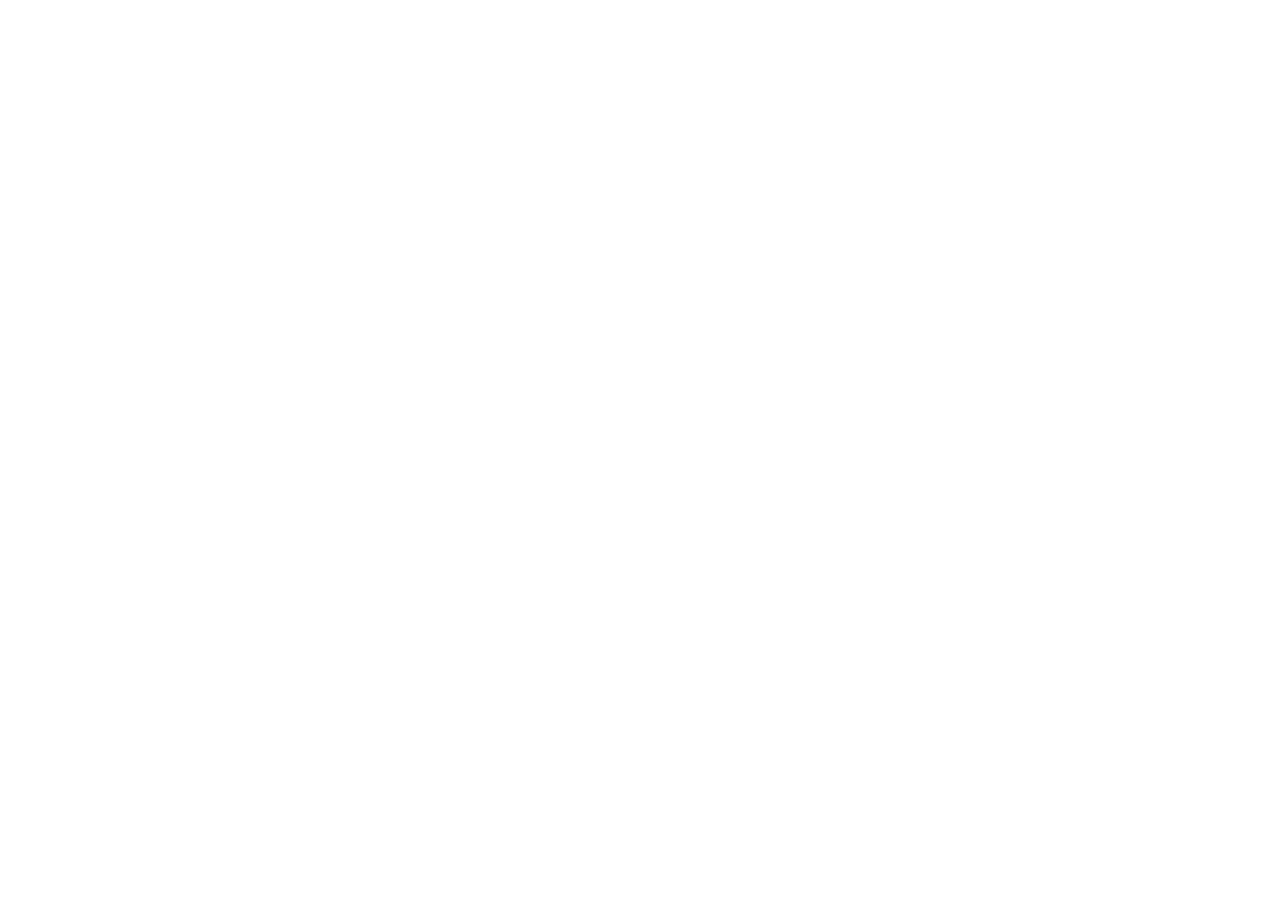
==== Projeto-Itensivo/index.html @ d8755a3d "olá" ====
<!DOCTYPE html>
<html lang="pt-br">
<head>
  <meta charset="UTF-8">
  <meta name="viewport" content="width=device-width, initial-scale=1.0">
  <link rel="stylesheet" href="style.css">
  <title>Universe</title>
</head>
<body>
  
</body>
</html>
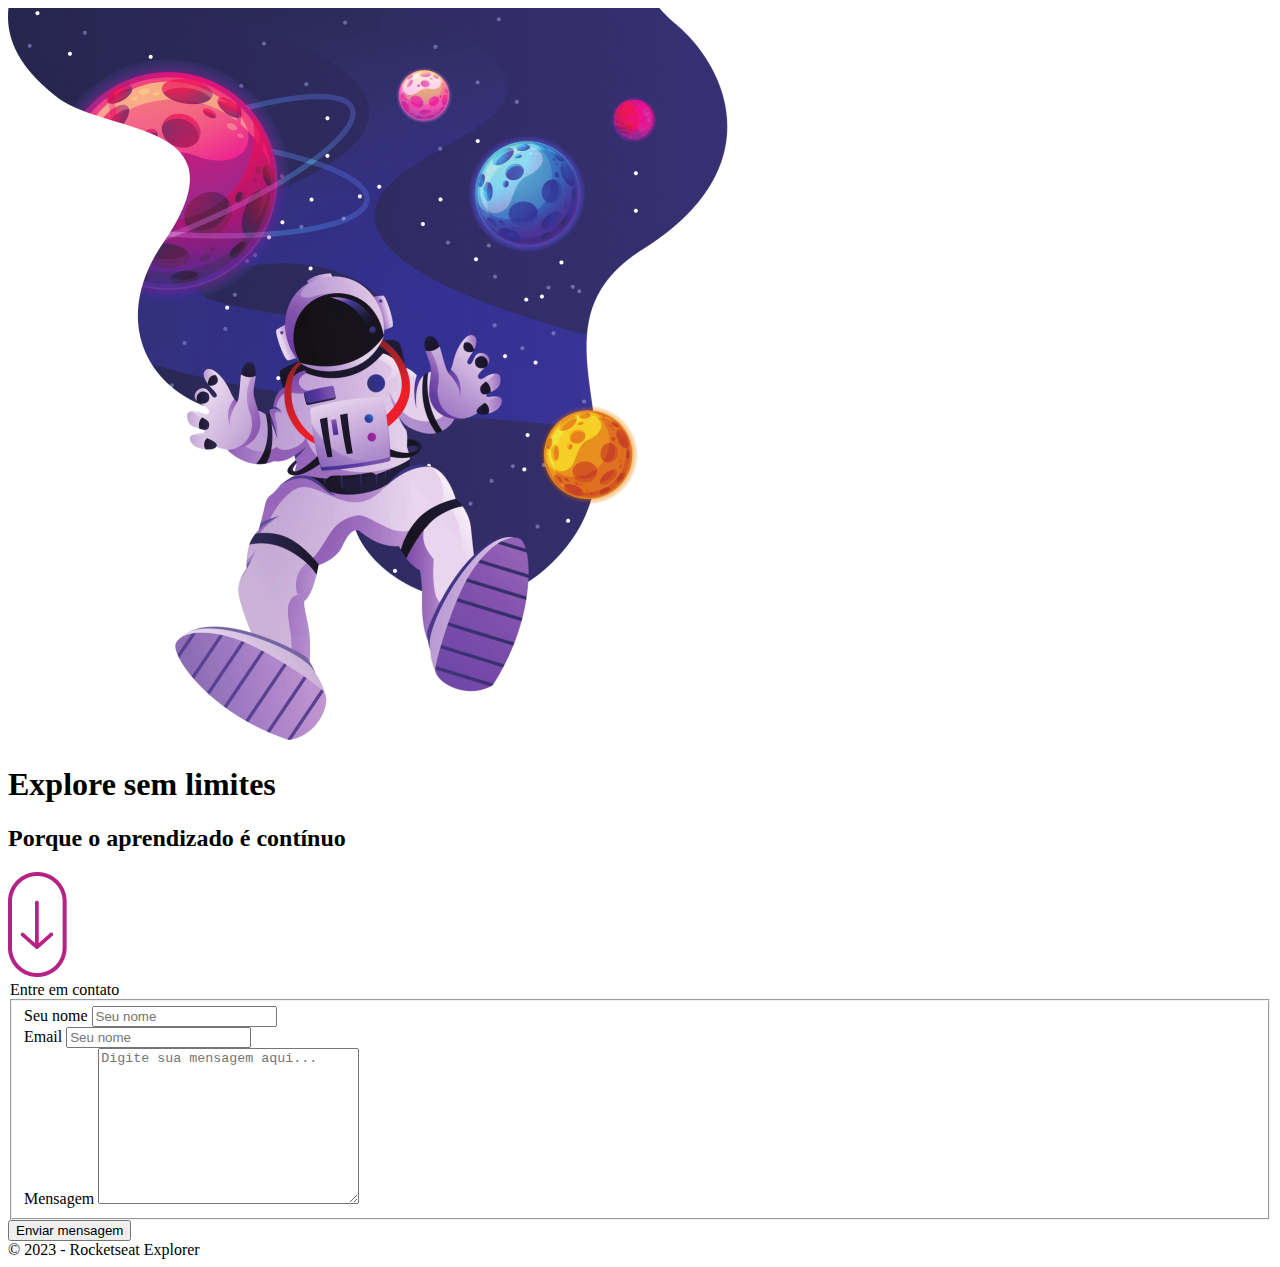
==== commit 27785d2c: "oi" ====
--- a/Projeto-Itensivo/index.html
+++ b/Projeto-Itensivo/index.html
@@ -7,6 +7,42 @@
   <title>Universe</title>
 </head>
 <body>
-  
+  <header>
+    <img src="./img/universo.png">
+    <h1>Explore sem limites</h1>
+    <h2>Porque o aprendizado é contínuo</h2>
+    <img src="./img/seta.png">
+  </header>
+  <main>
+    <article class="cards">
+      <div class="card">
+          
+      </div>
+    </article>
+
+    <article>
+      <legend>Entre em contato</legend>
+      <fieldset>
+        <div class="inputs">
+          <label for="name">Seu nome</label>
+          <input type="text" id="name" placeholder="Seu nome">
+        </div>
+
+        <div class="inputs">
+          <label for="email">Email</label>
+          <input type="email" id="email" placeholder="Seu nome">
+        </div>
+
+        <div class="inputs">
+          <label for="mensage">Mensagem</label>
+          <textarea name="mensage" id="mensage" cols="30" rows="10" placeholder="Digite sua mensagem aqui..."></textarea>
+        </div>
+      </fieldset>
+
+      <button>Enviar mensagem</button>
+  </main>
+
+  <footer>© 2023 - Rocketseat Explorer</footer>
+
 </body>
 </html>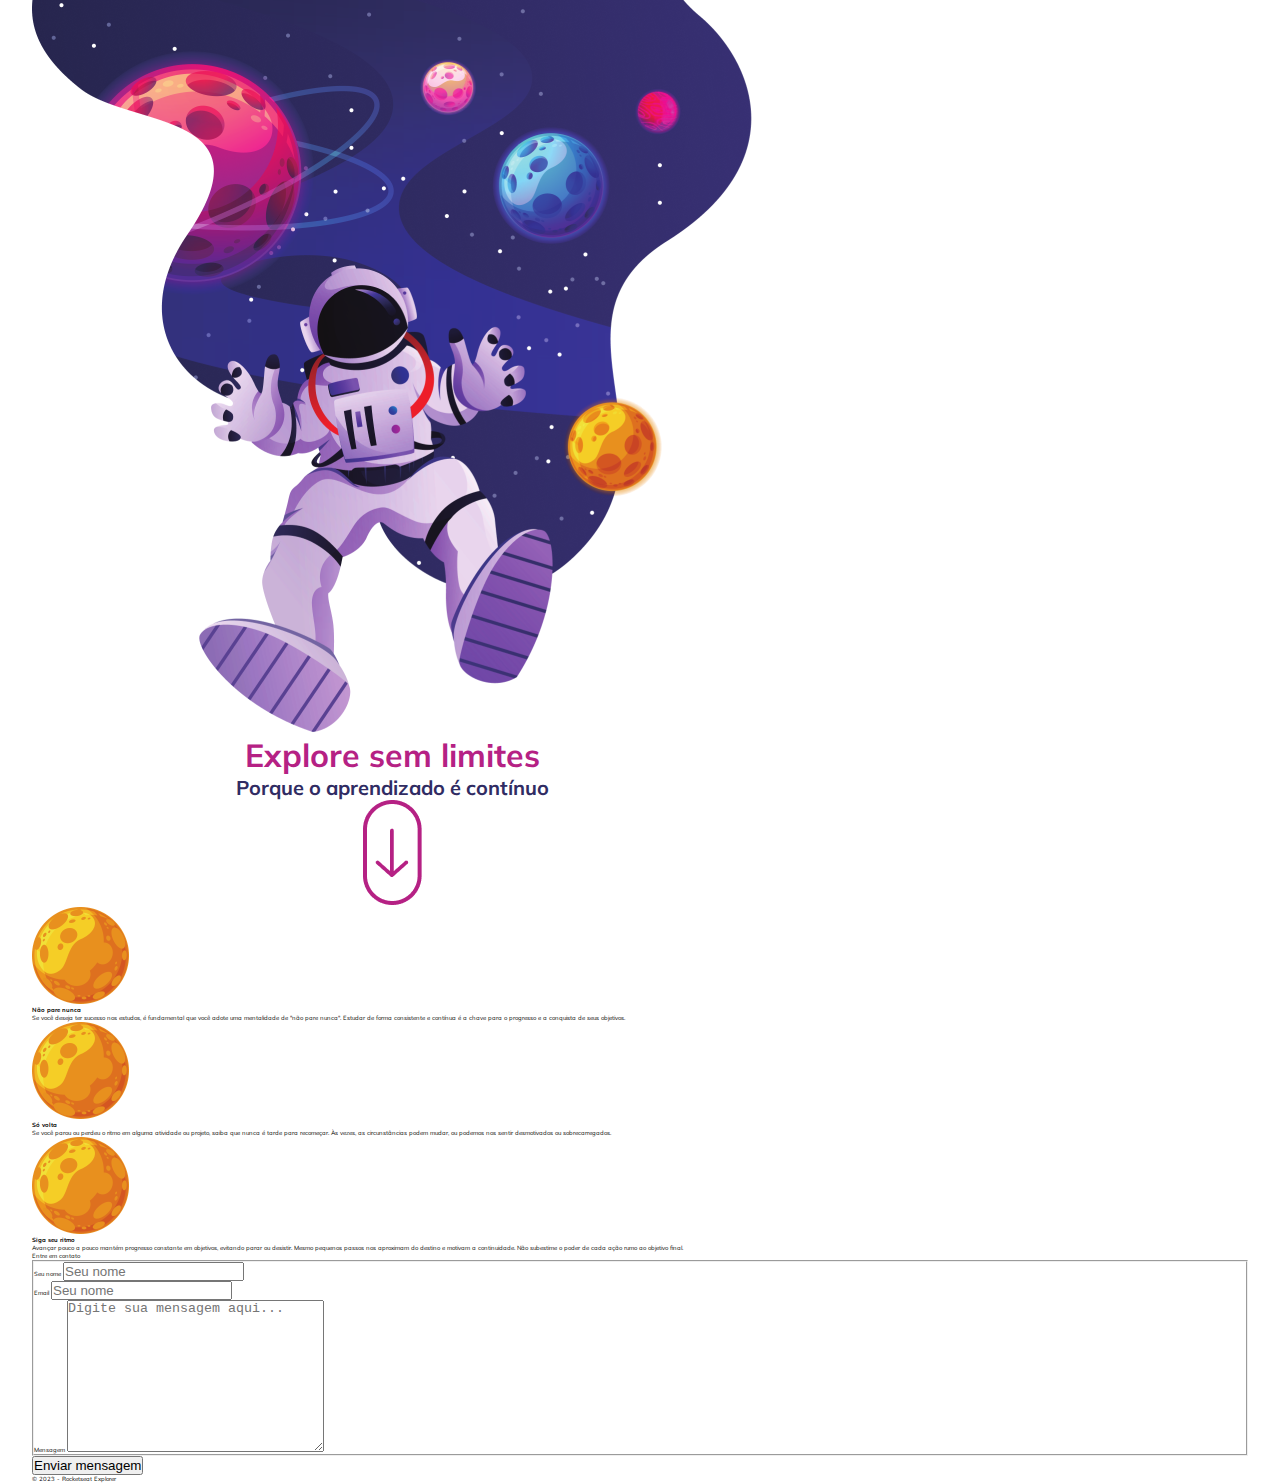
==== commit b3c16390: "oi" ====
--- a/Projeto-Itensivo/index.html
+++ b/Projeto-Itensivo/index.html
@@ -1,48 +1,91 @@
 <!DOCTYPE html>
 <html lang="pt-br">
+
 <head>
+  <link rel="preconnect" href="https://fonts.googleapis.com">
+	<link rel="preconnect" href="https://fonts.gstatic.com" crossorigin>
+	<link href="https://fonts.googleapis.com/css2?family=Mulish:wght@400;700&display=swap" rel="stylesheet">
   <meta charset="UTF-8">
   <meta name="viewport" content="width=device-width, initial-scale=1.0">
   <link rel="stylesheet" href="style.css">
   <title>Universe</title>
 </head>
+
 <body>
   <header>
-    <img src="./img/universo.png">
-    <h1>Explore sem limites</h1>
-    <h2>Porque o aprendizado é contínuo</h2>
-    <img src="./img/seta.png">
+    <div class="container">
+      <figure>
+        <img src="./img/universo.png">
+      </figure>
+      <h1>Explore sem limites</h1>
+      <h2>Porque o aprendizado é contínuo</h2>
+      <figure>
+        <img src="./img/seta.png">
+      </figure>
+    </div>
   </header>
   <main>
-    <article class="cards">
-      <div class="card">
-          
-      </div>
-    </article>
+    <div class="container">
 
-    <article>
-      <legend>Entre em contato</legend>
-      <fieldset>
-        <div class="inputs">
-          <label for="name">Seu nome</label>
-          <input type="text" id="name" placeholder="Seu nome">
+      <article class="cards">
+        <div class="card">
+          <figure>
+            <img src="./img/planeta amarelo.png">
+          </figure>
+          <h1>Não pare nunca</h1>
+          <p>Se você deseja ter sucesso nos estudos, é fundamental que você adote uma mentalidade de "não pare nunca".
+            Estudar de forma consistente e contínua é a chave para o progresso e a conquista de seus objetivos.</p>
         </div>
-
-        <div class="inputs">
-          <label for="email">Email</label>
-          <input type="email" id="email" placeholder="Seu nome">
+  
+        <div class="card">
+          <figure>
+            <img src="./img/planeta amarelo.png">
+          </figure>
+          <h1>Só volta</h1>
+          <p>Se você parou ou perdeu o ritmo em alguma atividade ou projeto, saiba que nunca é tarde para recomeçar. Às vezes, as circunstâncias podem mudar, ou podemos nos sentir desmotivados ou sobrecarregados.</p>
         </div>
-
-        <div class="inputs">
-          <label for="mensage">Mensagem</label>
-          <textarea name="mensage" id="mensage" cols="30" rows="10" placeholder="Digite sua mensagem aqui..."></textarea>
+  
+        <div class="card">
+          <figure>
+            <img src="./img/planeta amarelo.png">
+          </figure>
+          <h1>Siga seu ritmo</h1>
+          <p>Avançar pouco a pouco mantém progresso constante em objetivos, evitando parar ou desistir. Mesmo pequenos passos nos aproximam do destino e motivam a continuidade. Não subestime o poder de cada ação rumo ao objetivo final.</p>
         </div>
-      </fieldset>
-
-      <button>Enviar mensagem</button>
+      </article>
+  
+      <article>
+        <legend>Entre em contato</legend>
+        <fieldset>
+          <div class="inputs">
+            <label for="name">Seu nome</label>
+            <input type="text" id="name" placeholder="Seu nome">
+          </div>
+  
+          <div class="inputs">
+            <label for="email">Email</label>
+            <input type="email" id="email" placeholder="Seu nome">
+          </div>
+  
+          <div class="inputs">
+            <label for="mensage">Mensagem</label>
+            <textarea name="mensage" id="mensage" cols="30" rows="10"
+              placeholder="Digite sua mensagem aqui..."></textarea>
+          </div>
+        </fieldset>
+  
+        <button>Enviar mensagem</button>
+      </article>
+    </div>
   </main>
 
-  <footer>© 2023 - Rocketseat Explorer</footer>
+  <footer>
+    <div class="container">
+      © 2023 - Rocketseat Explorer
+    </div>
+  </footer>
+      
 
 </body>
+
 </html>--- a/Projeto-Itensivo/style.css
+++ b/Projeto-Itensivo/style.css
@@ -0,0 +1,35 @@
+* {
+  box-sizing: border-box;
+  margin: 0;
+  padding: 0;
+}
+
+:root{
+  font-size: 6.25%;
+  font-family: 'Mulish';
+  --clr-pink: hsl(320, 69%, 42%);
+  --clr-blue: hsl(244, 38%, 28%);
+}
+
+.container{
+  padding: 0 32rem;
+}
+
+header{
+  display: flex;
+  text-align: center;
+}
+
+header img {
+  max-width: 80vw;
+}
+
+header h1 {
+  font-size: 32rem;
+  color: var(--clr-pink);
+}
+
+header h2 {
+  font-size: 20rem;
+  color: var(--clr-blue);
+}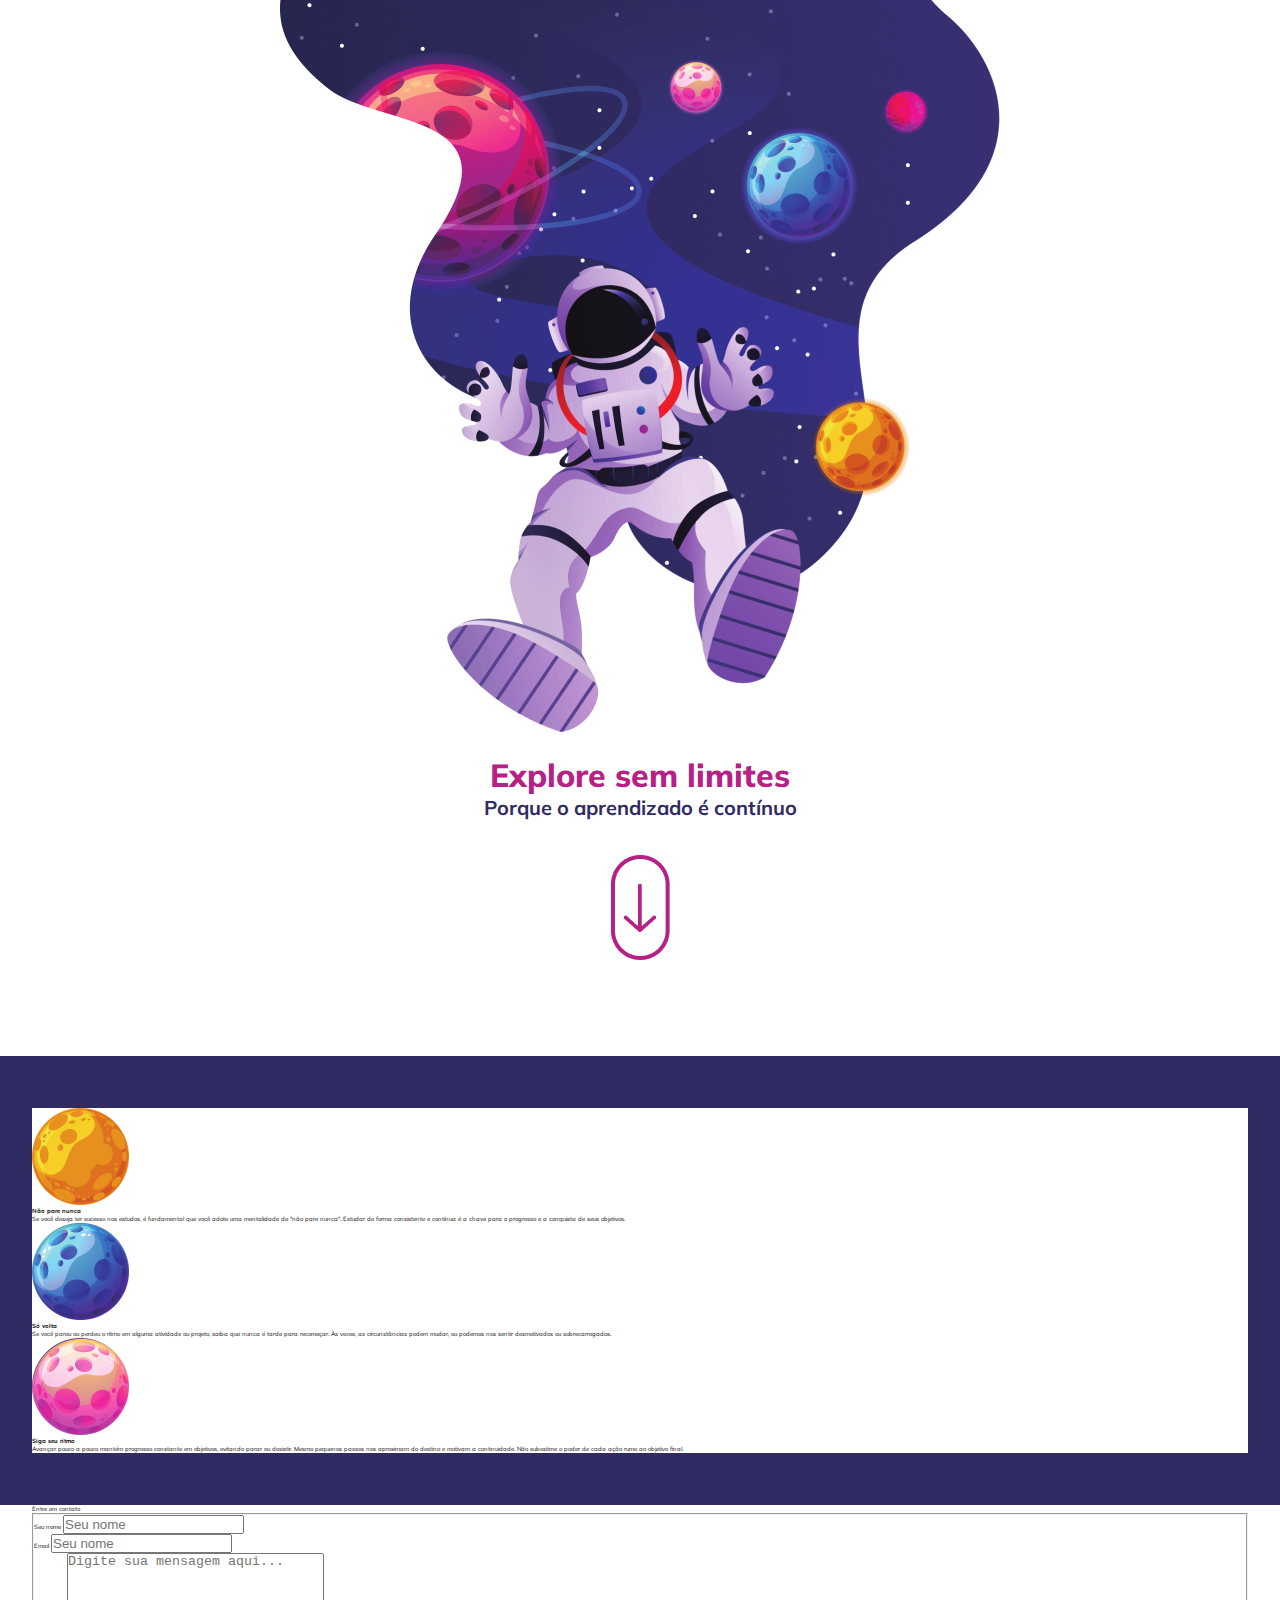
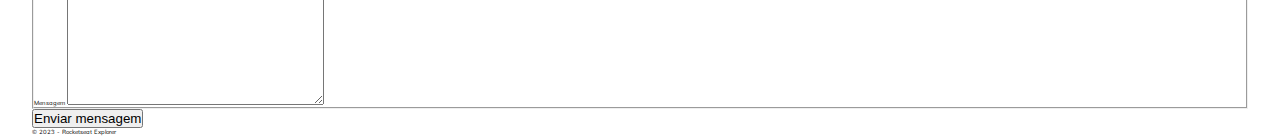
==== commit b629d9af: "oi" ====
--- a/Projeto-Itensivo/index.html
+++ b/Projeto-Itensivo/index.html
@@ -3,8 +3,8 @@
 
 <head>
   <link rel="preconnect" href="https://fonts.googleapis.com">
-	<link rel="preconnect" href="https://fonts.gstatic.com" crossorigin>
-	<link href="https://fonts.googleapis.com/css2?family=Mulish:wght@400;700&display=swap" rel="stylesheet">
+  <link rel="preconnect" href="https://fonts.gstatic.com" crossorigin>
+  <link href="https://fonts.googleapis.com/css2?family=Mulish:wght@400;700;800&display=swap" rel="stylesheet">
   <meta charset="UTF-8">
   <meta name="viewport" content="width=device-width, initial-scale=1.0">
   <link rel="stylesheet" href="style.css">
@@ -12,8 +12,7 @@
 </head>
 
 <body>
-  <header>
-    <div class="container">
+  <header class="container">
       <figure>
         <img src="./img/universo.png">
       </figure>
@@ -22,12 +21,11 @@
       <figure>
         <img src="./img/seta.png">
       </figure>
-    </div>
   </header>
   <main>
-    <div class="container">
 
-      <article class="cards">
+    <article class="cards">
+      <div class="container">
         <div class="card">
           <figure>
             <img src="./img/planeta amarelo.png">
@@ -36,47 +34,50 @@
           <p>Se você deseja ter sucesso nos estudos, é fundamental que você adote uma mentalidade de "não pare nunca".
             Estudar de forma consistente e contínua é a chave para o progresso e a conquista de seus objetivos.</p>
         </div>
-  
+
         <div class="card">
           <figure>
-            <img src="./img/planeta amarelo.png">
+            <img src="./img/planeta azul.png">
           </figure>
           <h1>Só volta</h1>
-          <p>Se você parou ou perdeu o ritmo em alguma atividade ou projeto, saiba que nunca é tarde para recomeçar. Às vezes, as circunstâncias podem mudar, ou podemos nos sentir desmotivados ou sobrecarregados.</p>
+          <p>Se você parou ou perdeu o ritmo em alguma atividade ou projeto, saiba que nunca é tarde para recomeçar. Às
+            vezes, as circunstâncias podem mudar, ou podemos nos sentir desmotivados ou sobrecarregados.</p>
         </div>
-  
+
         <div class="card">
           <figure>
-            <img src="./img/planeta amarelo.png">
+            <img src="./img/planeta rosa.png">
           </figure>
           <h1>Siga seu ritmo</h1>
-          <p>Avançar pouco a pouco mantém progresso constante em objetivos, evitando parar ou desistir. Mesmo pequenos passos nos aproximam do destino e motivam a continuidade. Não subestime o poder de cada ação rumo ao objetivo final.</p>
+          <p>Avançar pouco a pouco mantém progresso constante em objetivos, evitando parar ou desistir. Mesmo pequenos
+            passos nos aproximam do destino e motivam a continuidade. Não subestime o poder de cada ação rumo ao
+            objetivo final.</p>
         </div>
-      </article>
-  
-      <article>
-        <legend>Entre em contato</legend>
-        <fieldset>
-          <div class="inputs">
-            <label for="name">Seu nome</label>
-            <input type="text" id="name" placeholder="Seu nome">
-          </div>
-  
-          <div class="inputs">
-            <label for="email">Email</label>
-            <input type="email" id="email" placeholder="Seu nome">
-          </div>
-  
-          <div class="inputs">
-            <label for="mensage">Mensagem</label>
-            <textarea name="mensage" id="mensage" cols="30" rows="10"
-              placeholder="Digite sua mensagem aqui..."></textarea>
-          </div>
-        </fieldset>
-  
-        <button>Enviar mensagem</button>
-      </article>
-    </div>
+      </div>
+    </article>
+
+    <article class="container">
+      <legend>Entre em contato</legend>
+      <fieldset>
+        <div class="inputs">
+          <label for="name">Seu nome</label>
+          <input type="text" id="name" placeholder="Seu nome">
+        </div>
+
+        <div class="inputs">
+          <label for="email">Email</label>
+          <input type="email" id="email" placeholder="Seu nome">
+        </div>
+
+        <div class="inputs">
+          <label for="mensage">Mensagem</label>
+          <textarea name="mensage" id="mensage" cols="30" rows="10"
+            placeholder="Digite sua mensagem aqui..."></textarea>
+        </div>
+      </fieldset>
+
+      <button>Enviar mensagem</button>
+    </article>
   </main>
 
   <footer>
@@ -84,7 +85,7 @@
       © 2023 - Rocketseat Explorer
     </div>
   </footer>
-      
+
 
 </body>
 
--- a/Projeto-Itensivo/style.css
+++ b/Projeto-Itensivo/style.css
@@ -4,20 +4,22 @@
   padding: 0;
 }
 
-:root{
+:root {
   font-size: 6.25%;
   font-family: 'Mulish';
   --clr-pink: hsl(320, 69%, 42%);
   --clr-blue: hsl(244, 38%, 28%);
+  --clr-white: hsl(255, 0%, 100%);
 }
 
-.container{
+.container {
   padding: 0 32rem;
 }
 
-header{
+header {
   display: flex;
   text-align: center;
+  flex-direction: column;
 }
 
 header img {
@@ -25,11 +27,27 @@
 }
 
 header h1 {
+  margin-top: 20rem;
   font-size: 32rem;
   color: var(--clr-pink);
+  font-weight: 800;
 }
 
 header h2 {
   font-size: 20rem;
   color: var(--clr-blue);
+  margin-bottom: 35rem;
+}
+
+.cards {
+  margin-top: 94rem;
+  background: var(--clr-blue);
+  display: grid;
+  padding-top: 52rem;
+  padding-bottom: 52rem;
+  column-gap: 50rem;
+}
+
+.card {
+  background: var(--clr-white);
 }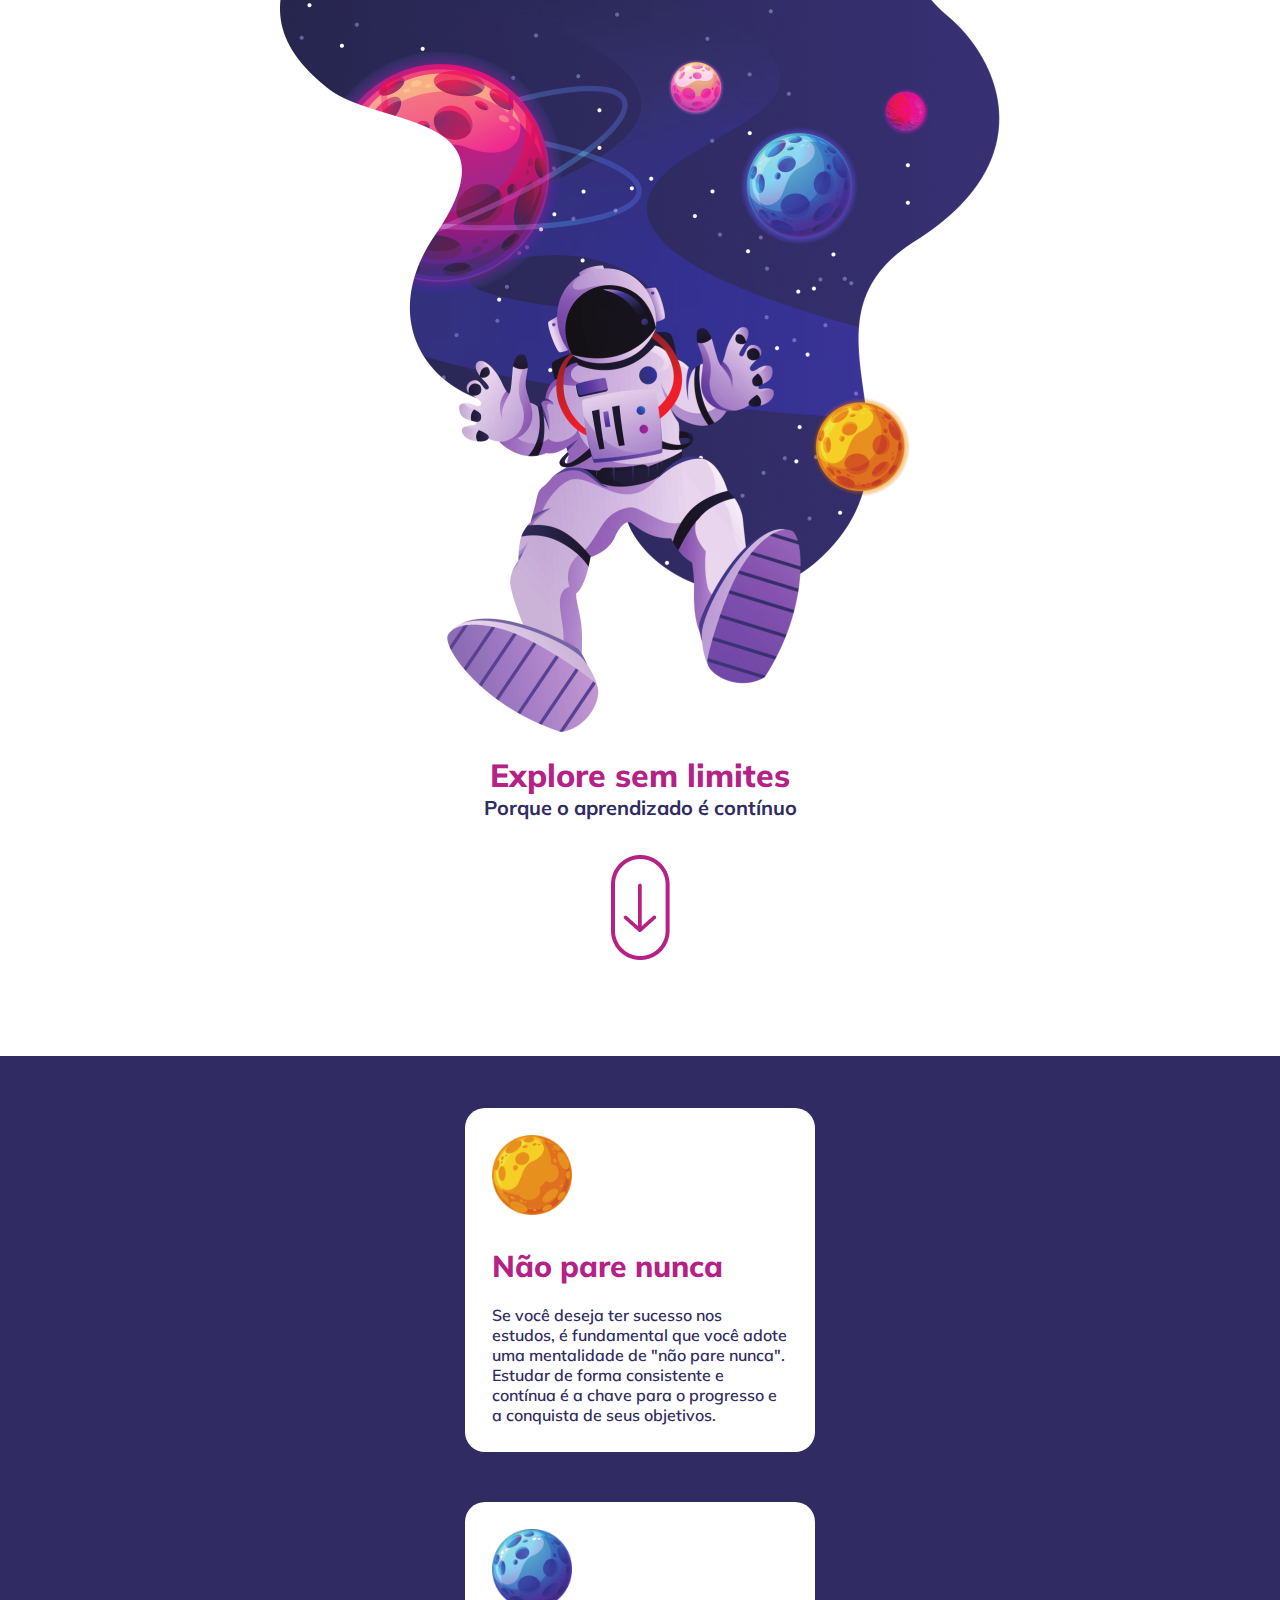
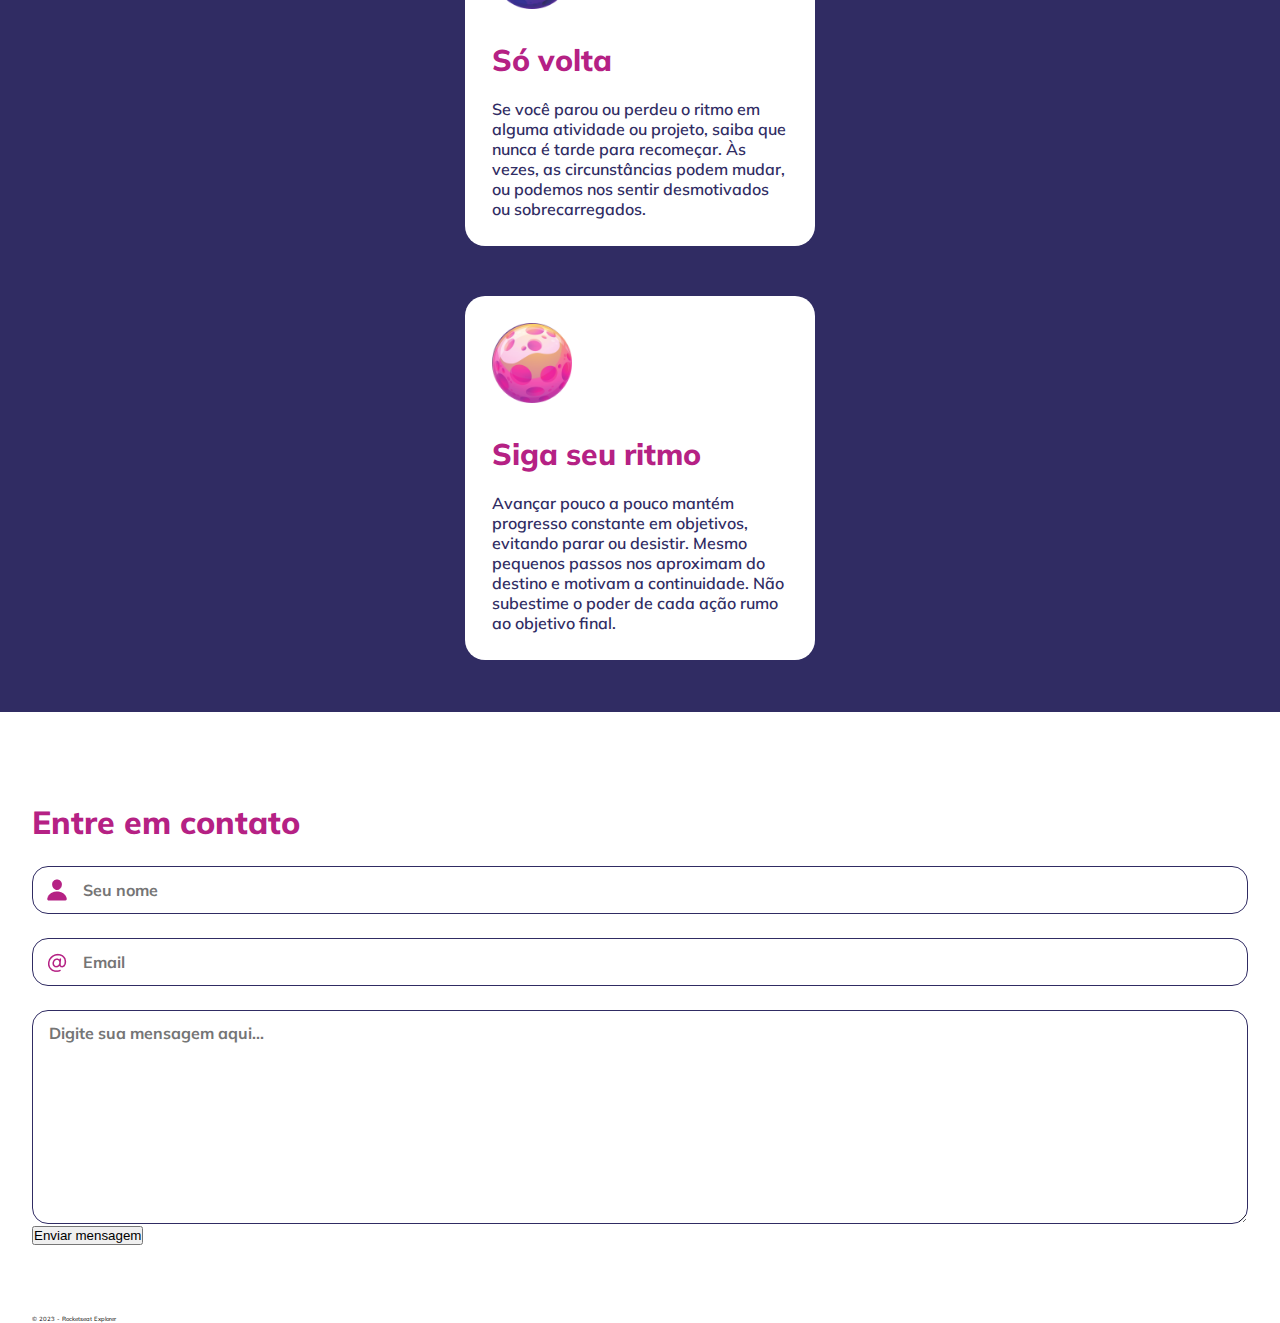
==== commit ab58b852: "oi" ====
--- a/Projeto-Itensivo/index.html
+++ b/Projeto-Itensivo/index.html
@@ -4,7 +4,7 @@
 <head>
   <link rel="preconnect" href="https://fonts.googleapis.com">
   <link rel="preconnect" href="https://fonts.gstatic.com" crossorigin>
-  <link href="https://fonts.googleapis.com/css2?family=Mulish:wght@400;700;800&display=swap" rel="stylesheet">
+  <link href="https://fonts.googleapis.com/css2?family=Mulish:wght@400;600;700;800&display=swap" rel="stylesheet">
   <meta charset="UTF-8">
   <meta name="viewport" content="width=device-width, initial-scale=1.0">
   <link rel="stylesheet" href="style.css">
@@ -25,7 +25,6 @@
   <main>
 
     <article class="cards">
-      <div class="container">
         <div class="card">
           <figure>
             <img src="./img/planeta amarelo.png">
@@ -53,20 +52,19 @@
             passos nos aproximam do destino e motivam a continuidade. Não subestime o poder de cada ação rumo ao
             objetivo final.</p>
         </div>
-      </div>
     </article>
 
     <article class="container">
-      <legend>Entre em contato</legend>
       <fieldset>
-        <div class="inputs">
+        <h1>Entre em contato</h1>
+        <div class="inputs" id="user">
           <label for="name">Seu nome</label>
           <input type="text" id="name" placeholder="Seu nome">
         </div>
 
-        <div class="inputs">
+        <div class="inputs" id="email">
           <label for="email">Email</label>
-          <input type="email" id="email" placeholder="Seu nome">
+          <input type="email" id="email" placeholder="Email">
         </div>
 
         <div class="inputs">
@@ -74,9 +72,9 @@
           <textarea name="mensage" id="mensage" cols="30" rows="10"
             placeholder="Digite sua mensagem aqui..."></textarea>
         </div>
+        <button>Enviar mensagem</button>
       </fieldset>
 
-      <button>Enviar mensagem</button>
     </article>
   </main>
 
--- a/Projeto-Itensivo/style.css
+++ b/Projeto-Itensivo/style.css
@@ -26,7 +26,7 @@
   max-width: 80vw;
 }
 
-header h1 {
+header h1, h1 {
   margin-top: 20rem;
   font-size: 32rem;
   color: var(--clr-pink);
@@ -43,11 +43,85 @@
   margin-top: 94rem;
   background: var(--clr-blue);
   display: grid;
-  padding-top: 52rem;
-  padding-bottom: 52rem;
-  column-gap: 50rem;
+  grid-template-columns: 350rem;
+  padding: 52rem 0;
+  row-gap: 50rem;
+  justify-content: center;
 }
 
 .card {
   background: var(--clr-white);
+  border-radius: 20rem;
+  padding: 27rem;
+  display: flex;
+  flex-direction: column;
+}
+
+.card img {
+  width: 80rem;
+  height: 80rem;
+}
+
+.card h1 {
+  font-size: 30rem;
+  color: var(--clr-pink);
+  font-weight: 800;
+  margin-top: 30rem;
+}
+
+.card p {
+  font-size: 16rem;
+  color: var(--clr-blue);
+  font-weight: 600;
+  margin-top: 20rem;
+}
+
+.inputs {
+  margin-top: 24rem;
+}
+
+fieldset {
+  border: none;
+  padding: 70rem 0;
+}
+
+label {
+  position: absolute;
+  z-index: -1;
+  height: 1px;
+  width: 1px;
+  margin-left: 10px;
+}
+
+input, textarea {
+  text-decoration: none;
+  font-size: 16rem;
+  color: var(--clr-blue);
+  font-family: 'Mulish';
+  font-weight: 700;
+  width: 100%;
+  border-radius: 16rem;
+  border: 1px solid;
+  padding-left: 16rem;
+}
+
+input {
+  height: 48rem;
+  justify-content: center;
+  background-repeat: no-repeat;
+  background-position: left;
+  background-position-x: 14rem; 
+  padding-left: 50rem;
+}
+
+#user input {
+  background-image: url("./img/user.png");
+}
+
+#email input {
+  background-image: url("./img/arroba.png");
+}
+
+textarea {
+  padding-top: 12rem;
 }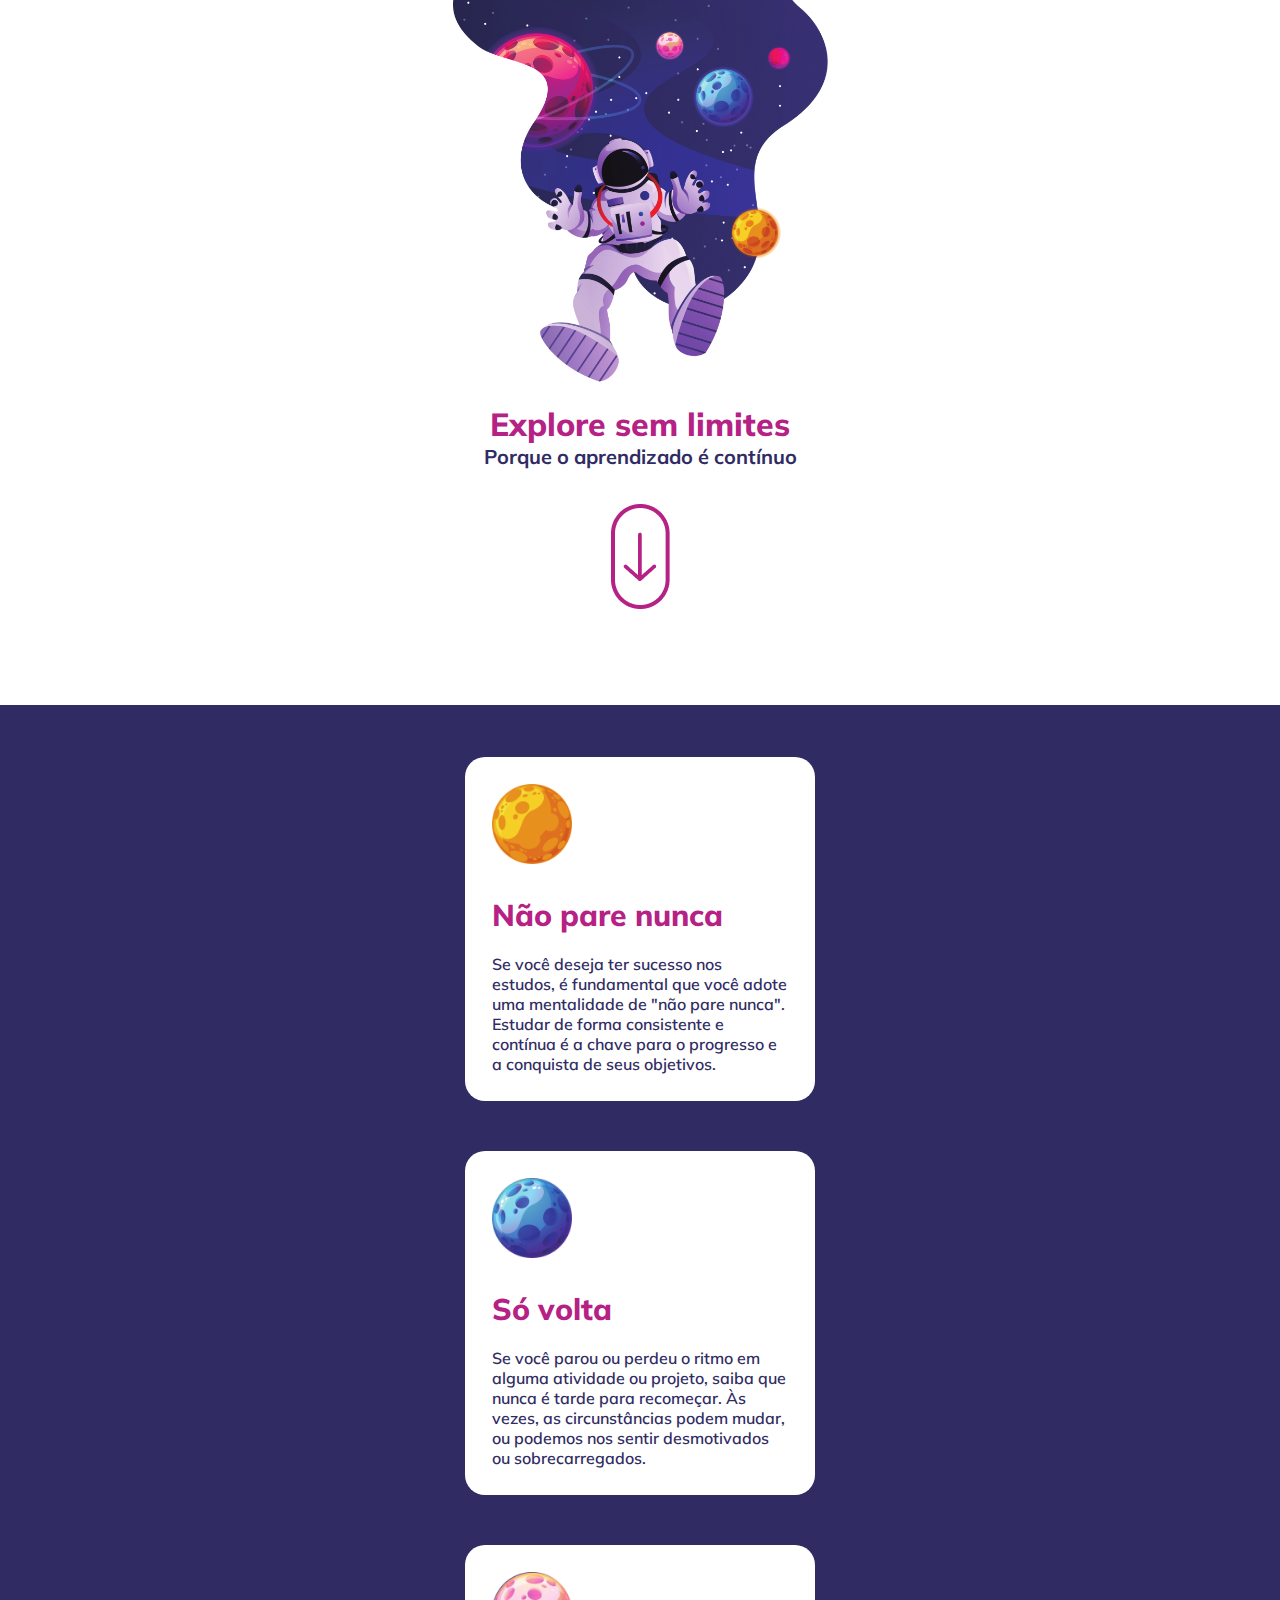
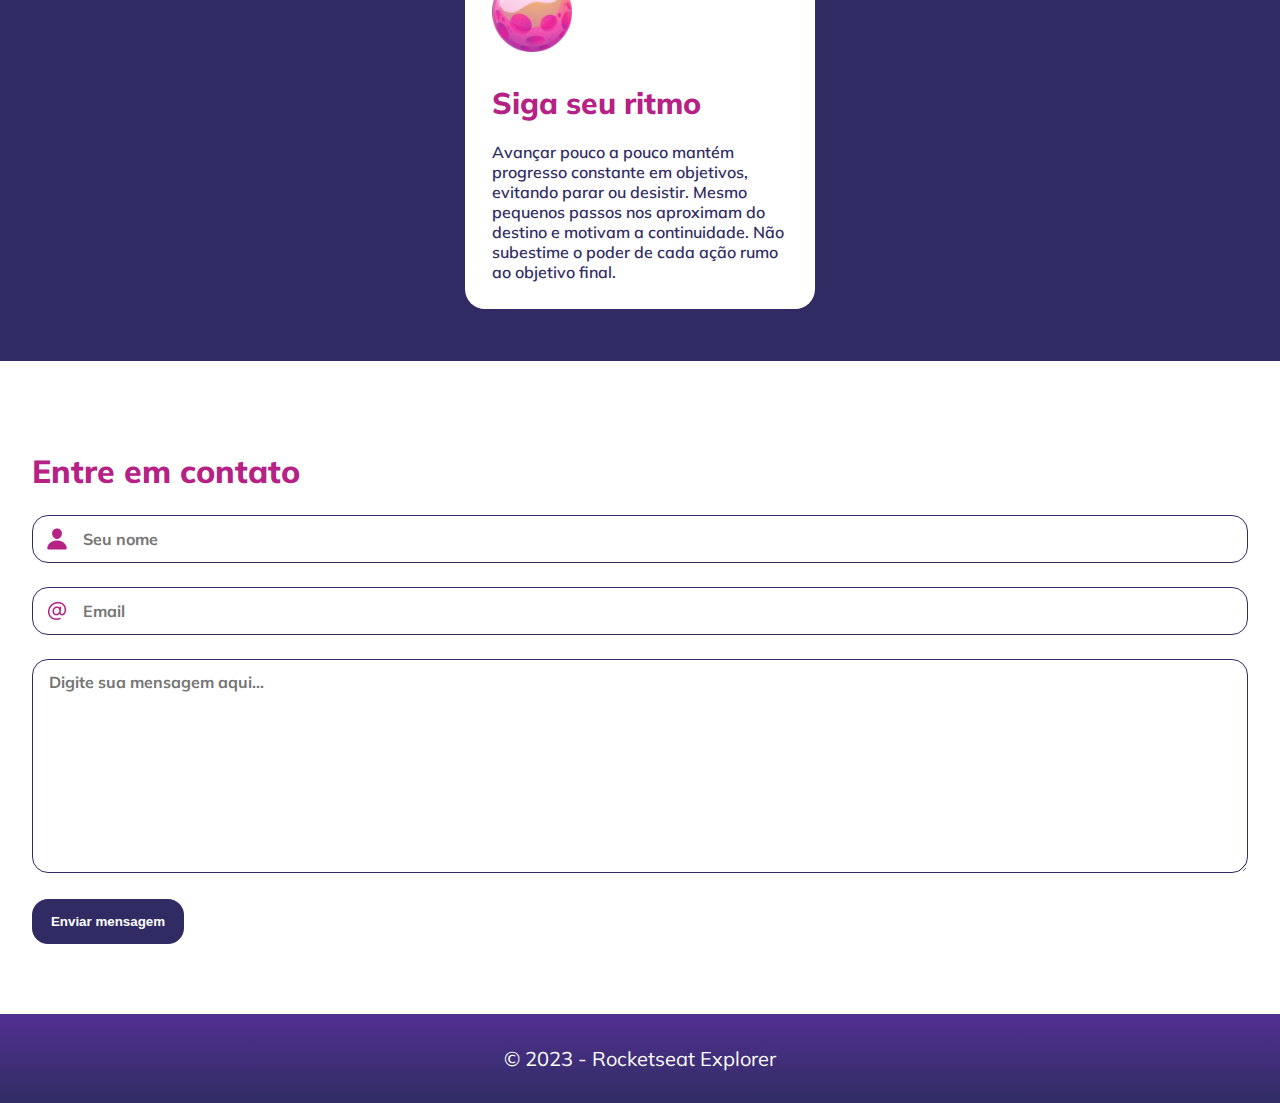
==== commit 4fabf255: "oi" ====
--- a/Projeto-Itensivo/index.html
+++ b/Projeto-Itensivo/index.html
@@ -13,7 +13,7 @@
 
 <body>
   <header class="container">
-      <figure>
+      <figure id="astro">
         <img src="./img/universo.png">
       </figure>
       <h1>Explore sem limites</h1>
--- a/Projeto-Itensivo/style.css
+++ b/Projeto-Itensivo/style.css
@@ -2,6 +2,8 @@
   box-sizing: border-box;
   margin: 0;
   padding: 0;
+  -webkit-font-smoothing: antialiased;
+  -moz-osx-font-smoothing: grayscale;
 }
 
 :root {
@@ -10,6 +12,7 @@
   --clr-pink: hsl(320, 69%, 42%);
   --clr-blue: hsl(244, 38%, 28%);
   --clr-white: hsl(255, 0%, 100%);
+  --clr-linear: hsl(260, 50%, 38%);
 }
 
 .container {
@@ -22,8 +25,8 @@
   flex-direction: column;
 }
 
-header img {
-  max-width: 80vw;
+#astro img{
+  width: 375rem;
 }
 
 header h1, h1 {
@@ -124,4 +127,24 @@
 
 textarea {
   padding-top: 12rem;
+}
+
+button {
+  margin-top: 24rem;
+  background: var(--clr-blue);
+  border: none;
+  border-radius: 16rem;
+  width: 152rem;
+  height: 45rem;
+  color: var(--clr-white);
+  font-weight: 600;
+}
+
+footer {
+  text-align: center;
+  justify-content: center;
+  color: var(--clr-white);
+  background: linear-gradient(var(--clr-linear), var(--clr-blue));
+  font-size: 20rem;
+  padding: 32rem;
 }